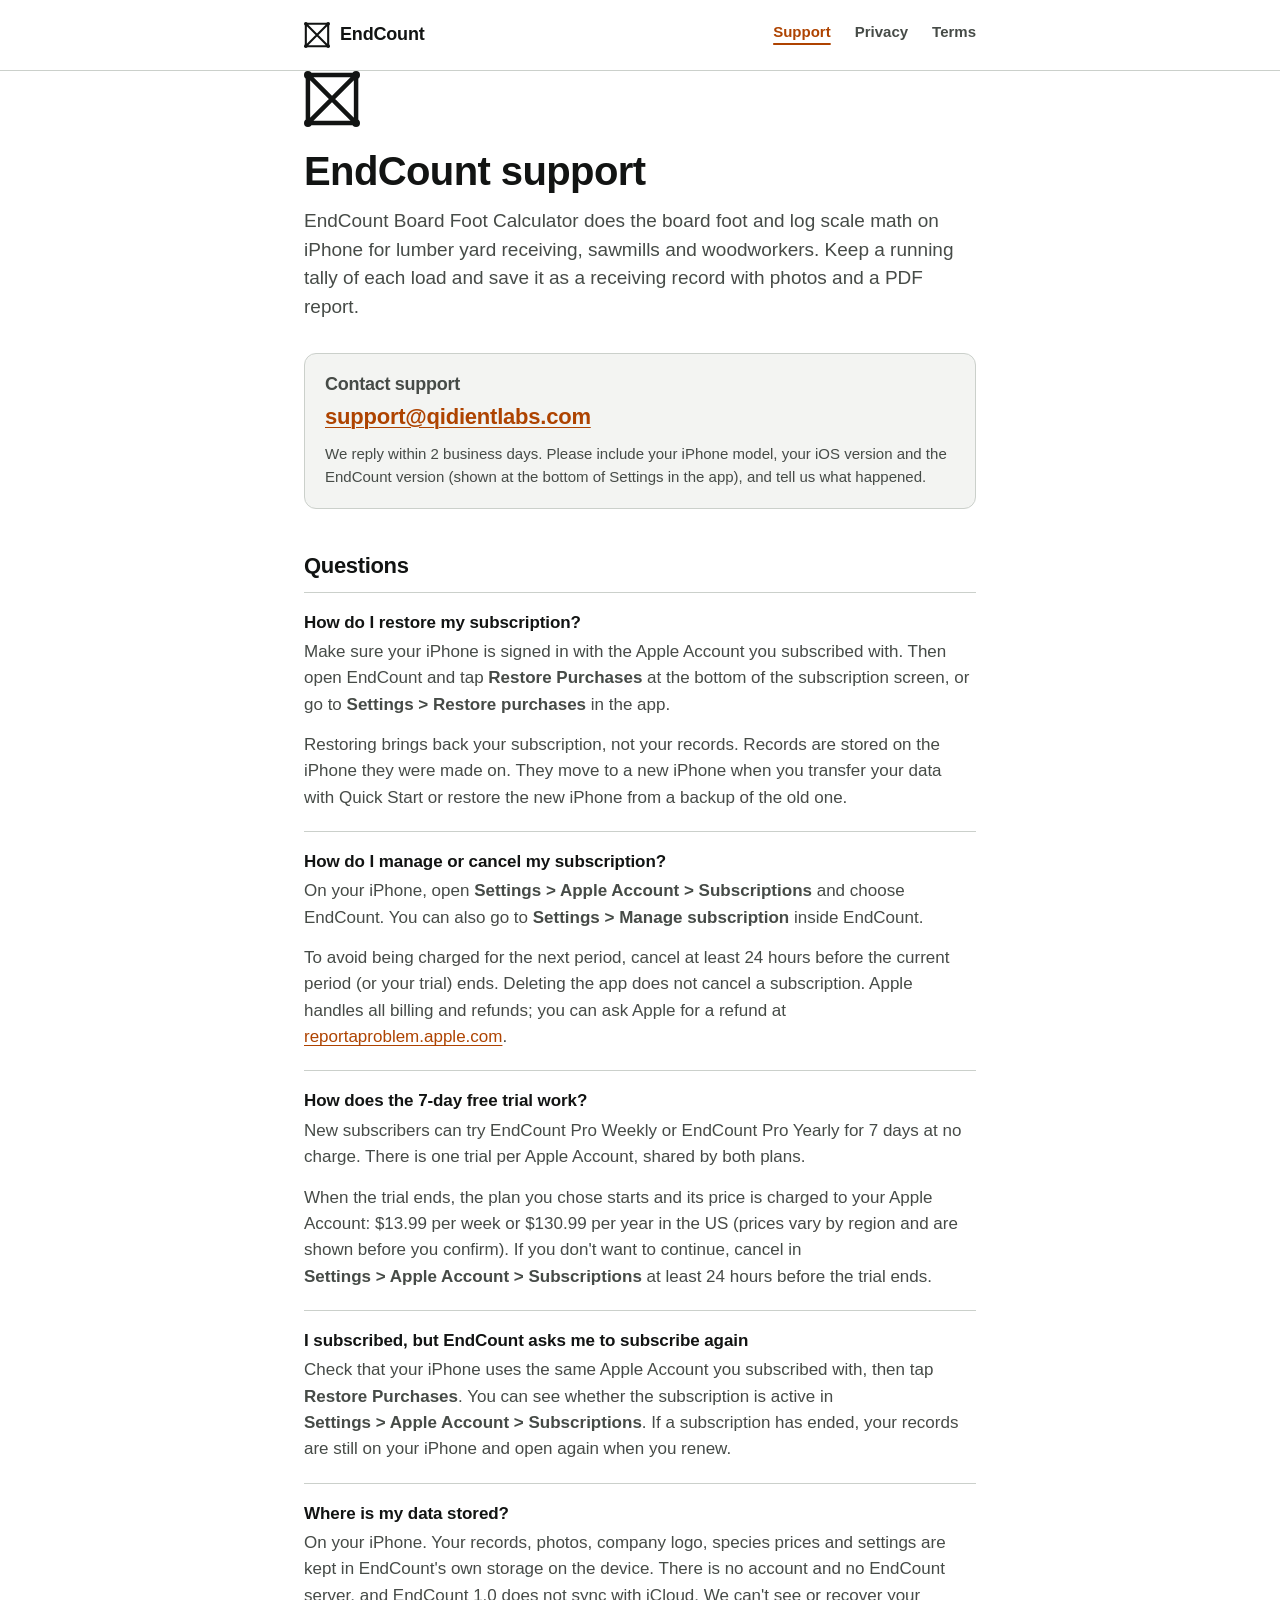
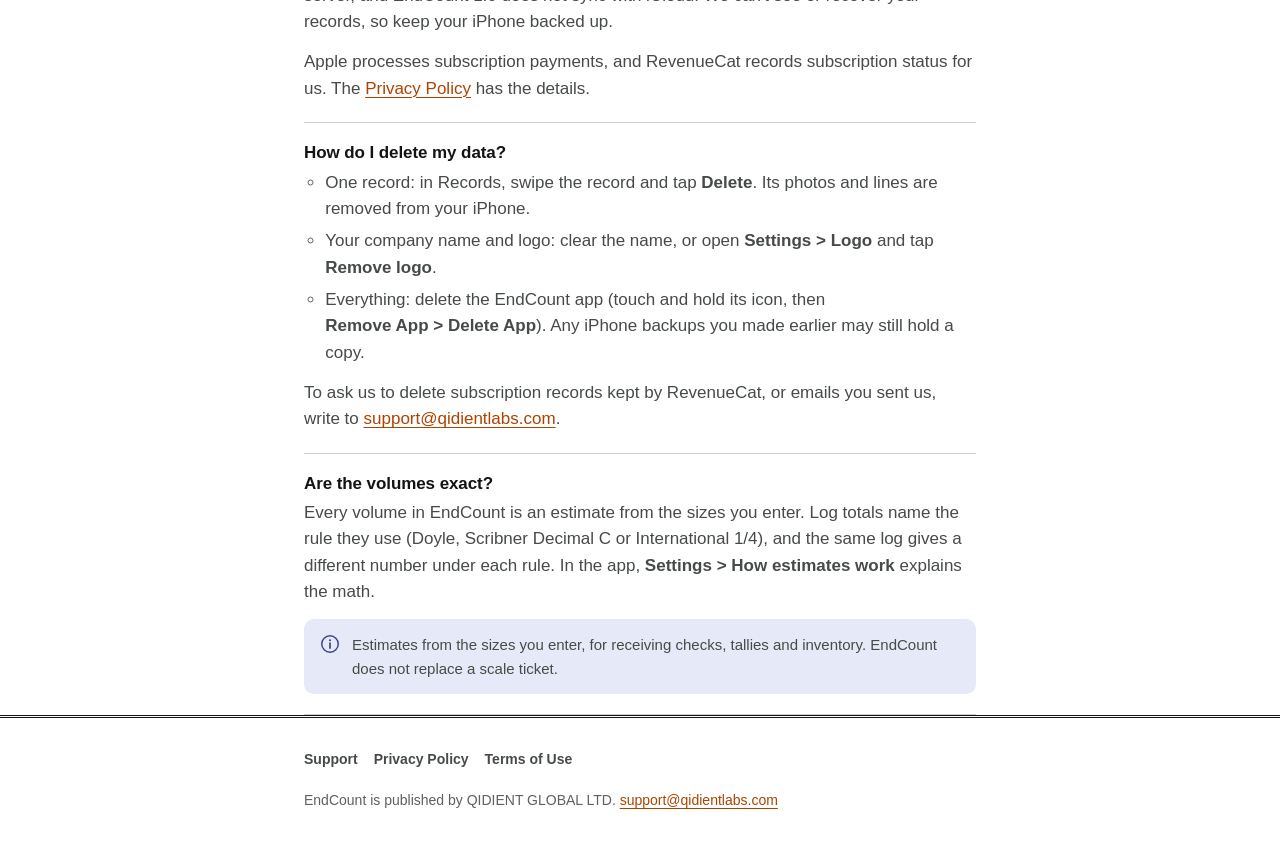
==== index.html @ c3973f42 "Add EndCount support, privacy and terms pages Co-Authored-By: Claude Opus 5.5 <noreply@anthropic.com" ====
<!doctype html>
<html lang="en">
<head>
  <meta charset="utf-8">
  <meta name="viewport" content="width=device-width, initial-scale=1">
  <title>EndCount Support</title>
  <meta name="description" content="Help for EndCount Board Foot Calculator on iPhone: contact support, restore or manage your subscription, the 7-day free trial, and where your data is stored.">
  <meta name="color-scheme" content="light dark">
  <meta name="theme-color" content="#FFFFFF" media="(prefers-color-scheme: light)">
  <meta name="theme-color" content="#0F1110" media="(prefers-color-scheme: dark)">
  <link rel="canonical" href="https://jerryjrdev.github.io/endcount/">
  <link rel="icon" type="image/svg+xml" href="data:image/svg+xml,%3Csvg xmlns='http://www.w3.org/2000/svg' viewBox='0 0 100 100'%3E%3Crect width='100' height='100' rx='22' fill='%23FFFFFF'/%3E%3Cg transform='translate(20 20) scale(.6)'%3E%3Cg fill='%23121413'%3E%3Ccircle cx='7' cy='7' r='7'/%3E%3Ccircle cx='93' cy='7' r='7'/%3E%3Ccircle cx='93' cy='93' r='7'/%3E%3Ccircle cx='7' cy='93' r='7'/%3E%3C/g%3E%3Cpath d='M7 7H93V93H7ZM7 7L93 93M93 7L7 93' fill='none' stroke='%23121413' stroke-width='9' stroke-linecap='round' stroke-linejoin='round'/%3E%3C/g%3E%3C/svg%3E">
  <link rel="stylesheet" href="style.css">
</head>
<body>
  <a class="skip" href="#main">Skip to content</a>

  <header class="site-header">
    <div class="wrap">
      <a class="brand" href="./">
        <svg class="glyph" viewBox="0 0 100 100" aria-hidden="true" focusable="false"><g fill="currentColor"><circle cx="7" cy="7" r="7"/><circle cx="93" cy="7" r="7"/><circle cx="93" cy="93" r="7"/><circle cx="7" cy="93" r="7"/></g><path d="M7 7H93V93H7ZM7 7L93 93M93 7L7 93" fill="none" stroke="currentColor" stroke-width="8" stroke-linecap="round" stroke-linejoin="round"/></svg>
        <span>EndCount</span>
      </a>
      <nav aria-label="Site">
        <ul class="nav">
          <li><a href="./" aria-current="page">Support</a></li>
          <li><a href="privacy/">Privacy</a></li>
          <li><a href="terms/">Terms</a></li>
        </ul>
      </nav>
    </div>
  </header>

  <main id="main" class="wrap">
    <div class="page-head">
      <svg class="glyph" viewBox="0 0 100 100" aria-hidden="true" focusable="false"><g fill="currentColor"><circle cx="7" cy="7" r="7"/><circle cx="93" cy="7" r="7"/><circle cx="93" cy="93" r="7"/><circle cx="7" cy="93" r="7"/></g><path d="M7 7H93V93H7ZM7 7L93 93M93 7L7 93" fill="none" stroke="currentColor" stroke-width="8" stroke-linecap="round" stroke-linejoin="round"/></svg>
      <h1>EndCount support</h1>
      <p class="lede">EndCount Board Foot Calculator does the board foot and log scale math on iPhone for lumber yard receiving, sawmills and woodworkers. Keep a running tally of each load and save it as a receiving record with photos and a PDF report.</p>
    </div>

    <section class="card" aria-labelledby="contact-title">
      <h2 id="contact-title" class="contact-label">Contact support</h2>
      <a class="contact-email" href="mailto:support@qidientlabs.com?subject=EndCount%20support">support@qidientlabs.com</a>
      <p class="contact-note">We reply within 2 business days. Please include your iPhone model, your iOS version and the EndCount version (shown at the bottom of Settings in the app), and tell us what happened.</p>
    </section>

    <h2 id="faq">Questions</h2>
    <ul class="faq">
      <li id="restore">
        <h3>How do I restore my subscription?</h3>
        <p>Make sure your iPhone is signed in with the Apple Account you subscribed with. Then open EndCount and tap <span class="path">Restore Purchases</span> at the bottom of the subscription screen, or go to <span class="path">Settings &gt; Restore purchases</span> in the app.</p>
        <p>Restoring brings back your subscription, not your records. Records are stored on the iPhone they were made on. They move to a new iPhone when you transfer your data with Quick Start or restore the new iPhone from a backup of the old one.</p>
      </li>
      <li id="manage">
        <h3>How do I manage or cancel my subscription?</h3>
        <p>On your iPhone, open <span class="path">Settings &gt; Apple Account &gt; Subscriptions</span> and choose EndCount. You can also go to <span class="path">Settings &gt; Manage subscription</span> inside EndCount.</p>
        <p>To avoid being charged for the next period, cancel at least 24 hours before the current period (or your trial) ends. Deleting the app does not cancel a subscription. Apple handles all billing and refunds; you can ask Apple for a refund at <a href="https://reportaproblem.apple.com">reportaproblem.apple.com</a>.</p>
      </li>
      <li id="trial">
        <h3>How does the 7-day free trial work?</h3>
        <p>New subscribers can try EndCount Pro Weekly or EndCount Pro Yearly for 7 days at no charge. There is one trial per Apple Account, shared by both plans.</p>
        <p>When the trial ends, the plan you chose starts and its price is charged to your Apple Account: <span class="num">$13.99</span> per week or <span class="num">$130.99</span> per year in the US (prices vary by region and are shown before you confirm). If you don't want to continue, cancel in <span class="path">Settings &gt; Apple Account &gt; Subscriptions</span> at least 24 hours before the trial ends.</p>
      </li>
      <li id="lapsed">
        <h3>I subscribed, but EndCount asks me to subscribe again</h3>
        <p>Check that your iPhone uses the same Apple Account you subscribed with, then tap <span class="path">Restore Purchases</span>. You can see whether the subscription is active in <span class="path">Settings &gt; Apple Account &gt; Subscriptions</span>. If a subscription has ended, your records are still on your iPhone and open again when you renew.</p>
      </li>
      <li id="data">
        <h3>Where is my data stored?</h3>
        <p>On your iPhone. Your records, photos, company logo, species prices and settings are kept in EndCount's own storage on the device. There is no account and no EndCount server, and EndCount 1.0 does not sync with iCloud. We can't see or recover your records, so keep your iPhone backed up.</p>
        <p>Apple processes subscription payments, and RevenueCat records subscription status for us. The <a href="privacy/">Privacy Policy</a> has the details.</p>
      </li>
      <li id="delete">
        <h3>How do I delete my data?</h3>
        <ul>
          <li>One record: in Records, swipe the record and tap <span class="path">Delete</span>. Its photos and lines are removed from your iPhone.</li>
          <li>Your company name and logo: clear the name, or open <span class="path">Settings &gt; Logo</span> and tap <span class="path">Remove logo</span>.</li>
          <li>Everything: delete the EndCount app (touch and hold its icon, then <span class="path">Remove App &gt; Delete App</span>). Any iPhone backups you made earlier may still hold a copy.</li>
        </ul>
        <p>To ask us to delete subscription records kept by RevenueCat, or emails you sent us, write to <a href="mailto:support@qidientlabs.com">support@qidientlabs.com</a>.</p>
      </li>
      <li id="estimates">
        <h3>Are the volumes exact?</h3>
        <p>Every volume in EndCount is an estimate from the sizes you enter. Log totals name the rule they use (Doyle, Scribner Decimal C or International 1/4), and the same log gives a different number under each rule. In the app, <span class="path">Settings &gt; How estimates work</span> explains the math.</p>
        <div class="note">
          <svg viewBox="0 0 20 20" aria-hidden="true" focusable="false"><circle cx="10" cy="10" r="8.25" fill="none" stroke="currentColor" stroke-width="1.5"/><path d="M10 9v5" fill="none" stroke="currentColor" stroke-width="1.75" stroke-linecap="round"/><circle cx="10" cy="6.25" r="1.1" fill="currentColor"/></svg>
          <p>Estimates from the sizes you enter, for receiving checks, tallies and inventory. EndCount does not replace a scale ticket.</p>
        </div>
      </li>
    </ul>
  </main>

  <footer class="site-footer">
    <div class="wrap">
      <ul class="footer-links">
        <li><a href="./">Support</a></li>
        <li><a href="privacy/">Privacy Policy</a></li>
        <li><a href="terms/">Terms of Use</a></li>
      </ul>
      <p>EndCount is published by QIDIENT GLOBAL LTD. <a href="mailto:support@qidientlabs.com">support@qidientlabs.com</a></p>
    </div>
  </footer>
</body>
</html>
---- style.css ----
/* EndCount web pages: "End Tag" look (docs/DESIGN.md).
   White tally-sheet canvas, graphite ink, Blaze for links and the current page only.
   No web fonts, no scripts. Light and dark are full peers. */

:root {
  color-scheme: light dark;
  --canvas: #FFFFFF;
  --surface: #F3F4F2;
  --sunken: #E6E8E5;
  --hairline: #CBD0CB;
  --border: #737973;
  --ink: #121413;
  --ink-2: #464B47;
  --ink-3: #5C625D;
  --accent: #AE4300;
  --accent-soft: #FCE9DF;
  --estimate: #3B4790;
  --estimate-soft: #E6E9F7;

  --font: -apple-system, BlinkMacSystemFont, "SF Pro Text", "Segoe UI", Roboto, "Helvetica Neue", Arial, sans-serif;
  --font-num: ui-rounded, "SF Pro Rounded", -apple-system, BlinkMacSystemFont, "Segoe UI", Roboto, Arial, sans-serif;
  --gutter: 16px;
  --measure: 42rem;
}

@media (prefers-color-scheme: dark) {
  :root {
    --canvas: #0F1110;
    --surface: #1A1D1B;
    --sunken: #252926;
    --hairline: #353A36;
    --border: #737A74;
    --ink: #F1F3F1;
    --ink-2: #B8BEB9;
    --ink-3: #959C96;
    --accent: #FF8A57;
    --accent-soft: #3A1D11;
    --estimate: #AEB8F2;
    --estimate-soft: #1F2441;
  }
}

@media (prefers-contrast: more) {
  :root {
    --hairline: #9FA59F;
    --border: #555B56;
    --ink-2: #2E332F;
    --ink-3: #3F4541;
    --accent: #8A3400;
    --estimate: #2B3577;
  }
}

@media (prefers-contrast: more) and (prefers-color-scheme: dark) {
  :root {
    --hairline: #5A615B;
    --border: #9BA29C;
    --ink-2: #DCE1DD;
    --ink-3: #C2C8C3;
    --accent: #FFAE88;
    --estimate: #CBD2FF;
  }
}

*,
*::before,
*::after {
  box-sizing: border-box;
}

html {
  -webkit-text-size-adjust: 100%;
  text-size-adjust: 100%;
}

body {
  margin: 0;
  background: var(--canvas);
  color: var(--ink);
  font-family: var(--font);
  font-size: 1.0625rem;
  line-height: 1.55;
  overflow-wrap: break-word;
  -webkit-font-smoothing: antialiased;
}

/* Skip link */
.skip {
  position: absolute;
  left: var(--gutter);
  top: -100px;
  padding: 10px 14px;
  background: var(--ink);
  color: var(--canvas);
  border-radius: 8px;
  font-weight: 600;
  text-decoration: none;
  z-index: 10;
}
.skip:focus {
  top: 12px;
}

/* Layout */
.wrap {
  width: 100%;
  max-width: calc(var(--measure) + 2 * var(--gutter));
  margin: 0 auto;
  padding: 0 var(--gutter);
}

@media (min-width: 640px) {
  :root {
    --gutter: 24px;
  }
}

/* Header */
.site-header {
  border-bottom: 1px solid var(--hairline);
}
.site-header .wrap {
  display: flex;
  flex-wrap: wrap;
  align-items: center;
  justify-content: space-between;
  gap: 4px 16px;
  padding-top: 10px;
  padding-bottom: 10px;
}

.brand {
  display: inline-flex;
  align-items: center;
  gap: 10px;
  min-height: 44px;
  color: var(--ink);
  text-decoration: none;
  font-weight: 700;
  font-size: 1.125rem;
  letter-spacing: -0.01em;
}
.brand .glyph {
  width: 26px;
  height: 26px;
}

.glyph {
  display: block;
  flex: none;
  color: var(--ink);
}

.nav {
  display: flex;
  flex-wrap: wrap;
  gap: 0 4px;
  margin: 0 -10px;
  padding: 0;
  list-style: none;
}
.nav a {
  display: inline-flex;
  align-items: center;
  min-height: 44px;
  padding: 0 10px;
  color: var(--ink-2);
  font-size: 0.9375rem;
  font-weight: 600;
  text-decoration: none;
  border-radius: 8px;
}
.nav a:hover {
  color: var(--ink);
}
.nav a[aria-current="page"] {
  color: var(--accent);
  text-decoration: underline;
  text-decoration-thickness: 2px;
  text-underline-offset: 6px;
}

/* Main */
main {
  padding-top: 40px;
  padding-bottom: 56px;
}

.page-head {
  margin-bottom: 32px;
}
.page-head .glyph {
  width: 56px;
  height: 56px;
  margin-bottom: 20px;
}

h1,
h2,
h3 {
  color: var(--ink);
  line-height: 1.2;
  letter-spacing: -0.015em;
}

h1 {
  margin: 0 0 12px;
  font-size: 2.125rem;
  font-weight: 700;
}
@media (min-width: 640px) {
  h1 {
    font-size: 2.5rem;
  }
}

h2 {
  margin: 44px 0 12px;
  font-size: 1.375rem;
  font-weight: 700;
}

h3 {
  margin: 0 0 6px;
  font-size: 1.0625rem;
  font-weight: 600;
  letter-spacing: -0.005em;
}

p,
ul,
ol {
  margin: 0 0 14px;
}

ul,
ol {
  padding-left: 1.25em;
}
li {
  margin-bottom: 6px;
}
li::marker {
  color: var(--ink-3);
}

.lede {
  margin: 0;
  color: var(--ink-2);
  font-size: 1.1875rem;
  line-height: 1.5;
}

.meta {
  margin: 10px 0 0;
  color: var(--ink-3);
  font-size: 0.9375rem;
}

a {
  color: var(--accent);
  text-decoration: underline;
  text-decoration-thickness: 1px;
  text-underline-offset: 3px;
}
a:hover {
  text-decoration-thickness: 2px;
}

:focus-visible {
  outline: 2px solid var(--accent);
  outline-offset: 2px;
  border-radius: 4px;
}

strong {
  font-weight: 600;
}

.path {
  font-weight: 600;
  white-space: nowrap;
}

.num {
  font-family: var(--font-num);
  font-variant-numeric: tabular-nums;
}

/* Numbered section tags, like the line-number tags on a tally */
.tagged {
  display: flex;
  align-items: baseline;
  gap: 12px;
}
.tag {
  display: inline-flex;
  flex: none;
  align-items: center;
  justify-content: center;
  min-width: 30px;
  height: 30px;
  padding: 0 6px;
  border-radius: 6px;
  background: var(--sunken);
  color: var(--ink);
  font-family: var(--font-num);
  font-variant-numeric: tabular-nums;
  font-size: 0.9375rem;
  font-weight: 600;
  letter-spacing: 0;
  transform: translateY(-2px);
}

/* Cards */
.card {
  margin: 0 0 16px;
  padding: 20px;
  border: 1px solid var(--hairline);
  border-radius: 12px;
  background: var(--surface);
}
.card > :last-child {
  margin-bottom: 0;
}
.card h2 {
  margin-top: 0;
  font-size: 1.125rem;
}

.contact-label {
  margin: 0 0 4px;
  color: var(--ink-2);
  font-size: 0.9375rem;
  font-weight: 600;
}
.contact-email {
  display: inline-block;
  margin: 0 0 8px;
  font-size: 1.375rem;
  font-weight: 700;
  letter-spacing: -0.01em;
  overflow-wrap: anywhere;
}
.contact-note {
  margin: 0;
  color: var(--ink-2);
  font-size: 0.9375rem;
}

.glance {
  list-style: none;
  margin: 0;
  padding: 0;
}
.glance li {
  position: relative;
  margin: 0;
  padding: 8px 0 8px 22px;
  border-top: 1px solid var(--hairline);
}
.glance li:first-child {
  border-top: 0;
  padding-top: 0;
}
.glance li::before {
  content: "";
  position: absolute;
  left: 2px;
  top: calc(8px + 0.62em);
  width: 8px;
  height: 8px;
  border-radius: 50%;
  background: var(--ink);
}
.glance li:first-child::before {
  top: 0.62em;
}

/* FAQ: question rows separated by hairlines */
.faq {
  margin: 0;
  padding: 0;
  list-style: none;
  border-top: 1px solid var(--hairline);
}
.faq > li {
  margin: 0;
  padding: 20px 0;
  border-bottom: 1px solid var(--hairline);
}
.faq > li > :last-child {
  margin-bottom: 0;
}
.faq p,
.faq ul {
  color: var(--ink-2);
}

/* Estimate note (Carbon), as in the app's disclaimer footer */
.note {
  display: flex;
  gap: 12px;
  align-items: flex-start;
  margin: 0 0 16px;
  padding: 14px 16px;
  border-radius: 10px;
  background: var(--estimate-soft);
  color: var(--ink);
  font-size: 0.9375rem;
}
.note svg {
  flex: none;
  width: 20px;
  height: 20px;
  margin-top: 1px;
  color: var(--estimate);
}
.note p {
  margin: 0;
}

/* Price table */
.plans {
  width: 100%;
  margin: 0 0 16px;
  border-collapse: collapse;
  font-size: 1rem;
}
.plans th,
.plans td {
  padding: 10px 0;
  border-bottom: 1px solid var(--hairline);
  text-align: left;
  vertical-align: top;
}
.plans th {
  font-weight: 600;
}
.plans td {
  text-align: right;
  font-family: var(--font-num);
  font-variant-numeric: tabular-nums;
  font-weight: 600;
  white-space: nowrap;
}
.plans caption {
  caption-side: bottom;
  padding-top: 8px;
  color: var(--ink-3);
  font-size: 0.875rem;
  text-align: left;
}

/* Footer: the ledger double rule closes the sheet */
.site-footer {
  border-top: 3px double var(--ink);
}
.site-footer .wrap {
  padding-top: 20px;
  padding-bottom: 36px;
  color: var(--ink-3);
  font-size: 0.875rem;
}
.site-footer p {
  margin: 0 0 6px;
}
.footer-links {
  display: flex;
  flex-wrap: wrap;
  gap: 0 16px;
  margin: 0 0 8px;
  padding: 0;
  list-style: none;
}
.footer-links li {
  margin: 0;
}
.footer-links a {
  display: inline-flex;
  align-items: center;
  min-height: 44px;
  color: var(--ink-2);
  font-weight: 600;
  text-decoration: none;
}
.footer-links a:hover {
  color: var(--ink);
  text-decoration: underline;
}

/* 404 */
.big-num {
  margin: 0 0 8px;
  color: var(--ink-3);
  font-family: var(--font-num);
  font-variant-numeric: tabular-nums;
  font-size: 1rem;
  font-weight: 600;
}

@media print {
  .site-header .nav,
  .skip {
    display: none;
  }
  a {
    color: inherit;
  }
}
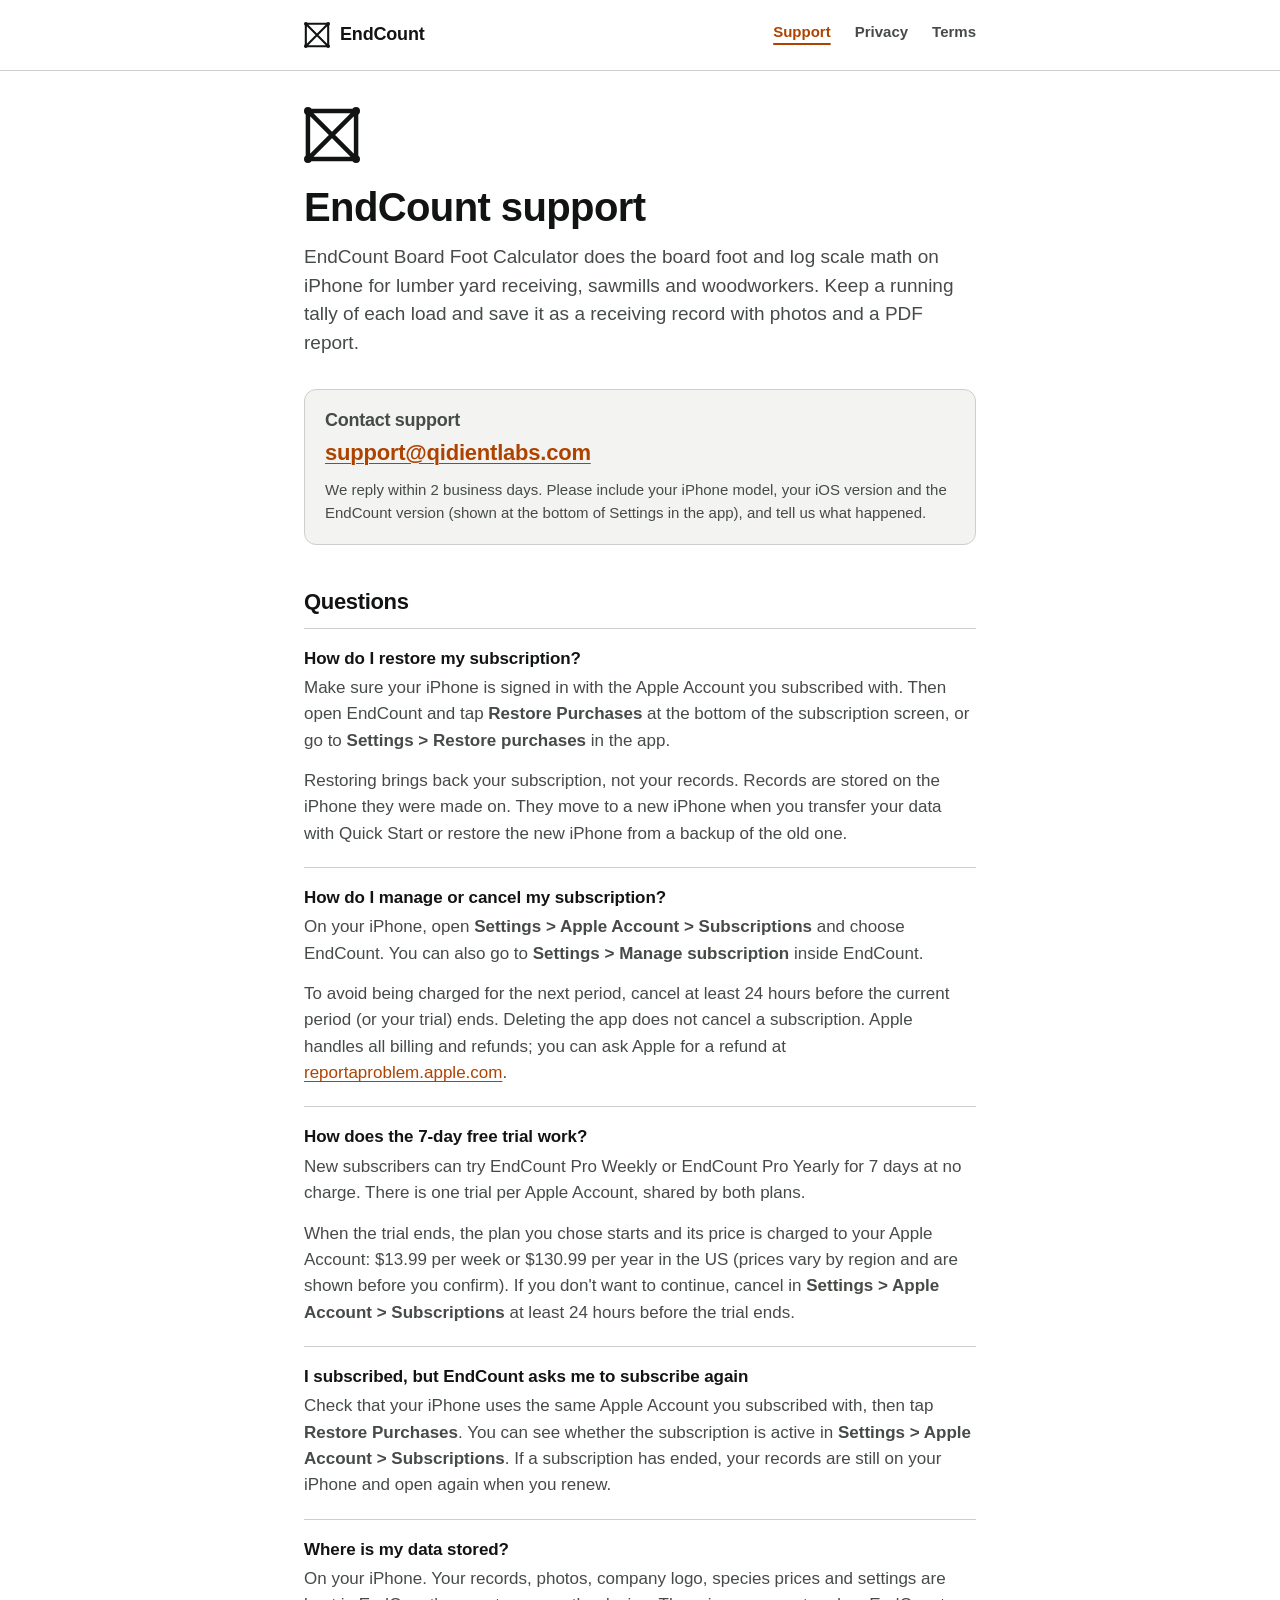
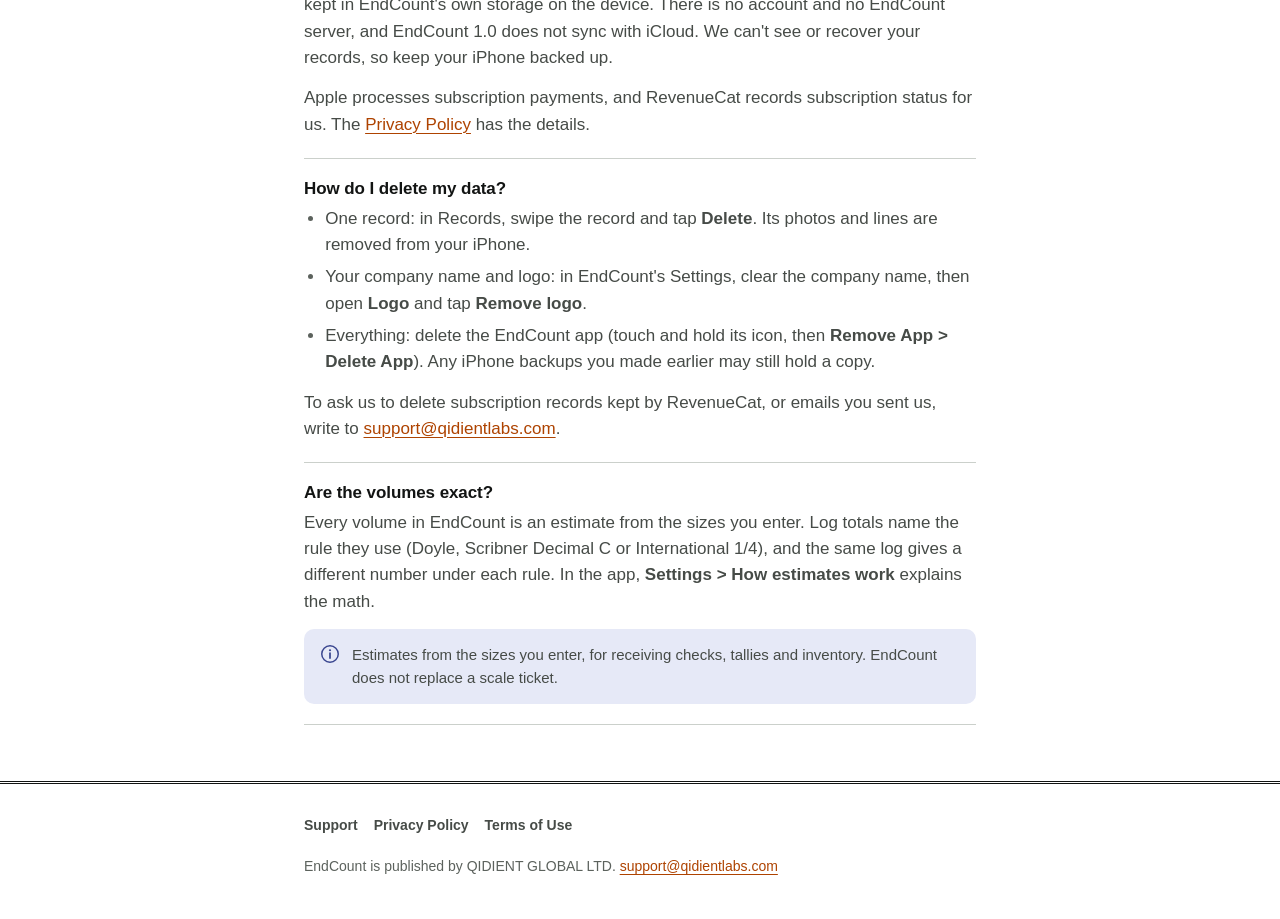
==== commit 87153c68: "Fix page spacing and line wrapping on narrow screens Co-Authored-By: Claude Opus 5.5 <noreply@anthro" ====
--- a/index.html
+++ b/index.html
@@ -48,22 +48,22 @@
     <ul class="faq">
       <li id="restore">
         <h3>How do I restore my subscription?</h3>
-        <p>Make sure your iPhone is signed in with the Apple Account you subscribed with. Then open EndCount and tap <span class="path">Restore Purchases</span> at the bottom of the subscription screen, or go to <span class="path">Settings &gt; Restore purchases</span> in the app.</p>
+        <p>Make sure your iPhone is signed in with the Apple Account you subscribed with. Then open EndCount and tap <span class="path">Restore Purchases</span> at the bottom of the subscription screen, or go to <span class="path">Settings&nbsp;&gt; Restore purchases</span> in the app.</p>
         <p>Restoring brings back your subscription, not your records. Records are stored on the iPhone they were made on. They move to a new iPhone when you transfer your data with Quick Start or restore the new iPhone from a backup of the old one.</p>
       </li>
       <li id="manage">
         <h3>How do I manage or cancel my subscription?</h3>
-        <p>On your iPhone, open <span class="path">Settings &gt; Apple Account &gt; Subscriptions</span> and choose EndCount. You can also go to <span class="path">Settings &gt; Manage subscription</span> inside EndCount.</p>
+        <p>On your iPhone, open <span class="path">Settings&nbsp;&gt; Apple Account&nbsp;&gt; Subscriptions</span> and choose EndCount. You can also go to <span class="path">Settings&nbsp;&gt; Manage subscription</span> inside EndCount.</p>
         <p>To avoid being charged for the next period, cancel at least 24 hours before the current period (or your trial) ends. Deleting the app does not cancel a subscription. Apple handles all billing and refunds; you can ask Apple for a refund at <a href="https://reportaproblem.apple.com">reportaproblem.apple.com</a>.</p>
       </li>
       <li id="trial">
-        <h3>How does the 7-day free trial work?</h3>
+        <h3>How does the <span class="nobr">7-day</span> free trial work?</h3>
         <p>New subscribers can try EndCount Pro Weekly or EndCount Pro Yearly for 7 days at no charge. There is one trial per Apple Account, shared by both plans.</p>
-        <p>When the trial ends, the plan you chose starts and its price is charged to your Apple Account: <span class="num">$13.99</span> per week or <span class="num">$130.99</span> per year in the US (prices vary by region and are shown before you confirm). If you don't want to continue, cancel in <span class="path">Settings &gt; Apple Account &gt; Subscriptions</span> at least 24 hours before the trial ends.</p>
+        <p>When the trial ends, the plan you chose starts and its price is charged to your Apple Account: <span class="num">$13.99</span> per week or <span class="num">$130.99</span> per year in the US (prices vary by region and are shown before you confirm). If you don't want to continue, cancel in <span class="path">Settings&nbsp;&gt; Apple Account&nbsp;&gt; Subscriptions</span> at least 24 hours before the trial ends.</p>
       </li>
       <li id="lapsed">
         <h3>I subscribed, but EndCount asks me to subscribe again</h3>
-        <p>Check that your iPhone uses the same Apple Account you subscribed with, then tap <span class="path">Restore Purchases</span>. You can see whether the subscription is active in <span class="path">Settings &gt; Apple Account &gt; Subscriptions</span>. If a subscription has ended, your records are still on your iPhone and open again when you renew.</p>
+        <p>Check that your iPhone uses the same Apple Account you subscribed with, then tap <span class="path">Restore Purchases</span>. You can see whether the subscription is active in <span class="path">Settings&nbsp;&gt; Apple Account&nbsp;&gt; Subscriptions</span>. If a subscription has ended, your records are still on your iPhone and open again when you renew.</p>
       </li>
       <li id="data">
         <h3>Where is my data stored?</h3>
@@ -74,14 +74,14 @@
         <h3>How do I delete my data?</h3>
         <ul>
           <li>One record: in Records, swipe the record and tap <span class="path">Delete</span>. Its photos and lines are removed from your iPhone.</li>
-          <li>Your company name and logo: clear the name, or open <span class="path">Settings &gt; Logo</span> and tap <span class="path">Remove logo</span>.</li>
-          <li>Everything: delete the EndCount app (touch and hold its icon, then <span class="path">Remove App &gt; Delete App</span>). Any iPhone backups you made earlier may still hold a copy.</li>
+          <li>Your company name and logo: in EndCount's Settings, clear the company name, then open <span class="path">Logo</span> and tap <span class="path">Remove logo</span>.</li>
+          <li>Everything: delete the EndCount app (touch and hold its icon, then <span class="path">Remove App&nbsp;&gt; Delete App</span>). Any iPhone backups you made earlier may still hold a copy.</li>
         </ul>
         <p>To ask us to delete subscription records kept by RevenueCat, or emails you sent us, write to <a href="mailto:support@qidientlabs.com">support@qidientlabs.com</a>.</p>
       </li>
       <li id="estimates">
         <h3>Are the volumes exact?</h3>
-        <p>Every volume in EndCount is an estimate from the sizes you enter. Log totals name the rule they use (Doyle, Scribner Decimal C or International 1/4), and the same log gives a different number under each rule. In the app, <span class="path">Settings &gt; How estimates work</span> explains the math.</p>
+        <p>Every volume in EndCount is an estimate from the sizes you enter. Log totals name the rule they use (Doyle, Scribner Decimal C or International 1/4), and the same log gives a different number under each rule. In the app, <span class="path">Settings&nbsp;&gt; How estimates work</span> explains the math.</p>
         <div class="note">
           <svg viewBox="0 0 20 20" aria-hidden="true" focusable="false"><circle cx="10" cy="10" r="8.25" fill="none" stroke="currentColor" stroke-width="1.5"/><path d="M10 9v5" fill="none" stroke="currentColor" stroke-width="1.75" stroke-linecap="round"/><circle cx="10" cy="6.25" r="1.1" fill="currentColor"/></svg>
           <p>Estimates from the sizes you enter, for receiving checks, tallies and inventory. EndCount does not replace a scale ticket.</p>
--- a/style.css
+++ b/style.css
@@ -180,9 +180,9 @@
   text-underline-offset: 6px;
 }
 
-/* Main */
-main {
-  padding-top: 40px;
+/* Main (main.wrap so it outranks the .wrap padding shorthand) */
+main.wrap {
+  padding-top: 36px;
   padding-bottom: 56px;
 }
 
@@ -279,6 +279,9 @@
 
 .path {
   font-weight: 600;
+}
+
+.nobr {
   white-space: nowrap;
 }
 
@@ -396,6 +399,9 @@
 .faq ul {
   color: var(--ink-2);
 }
+.faq ul {
+  list-style: disc;
+}
 
 /* Estimate note (Carbon), as in the app's disclaimer footer */
 .note {
